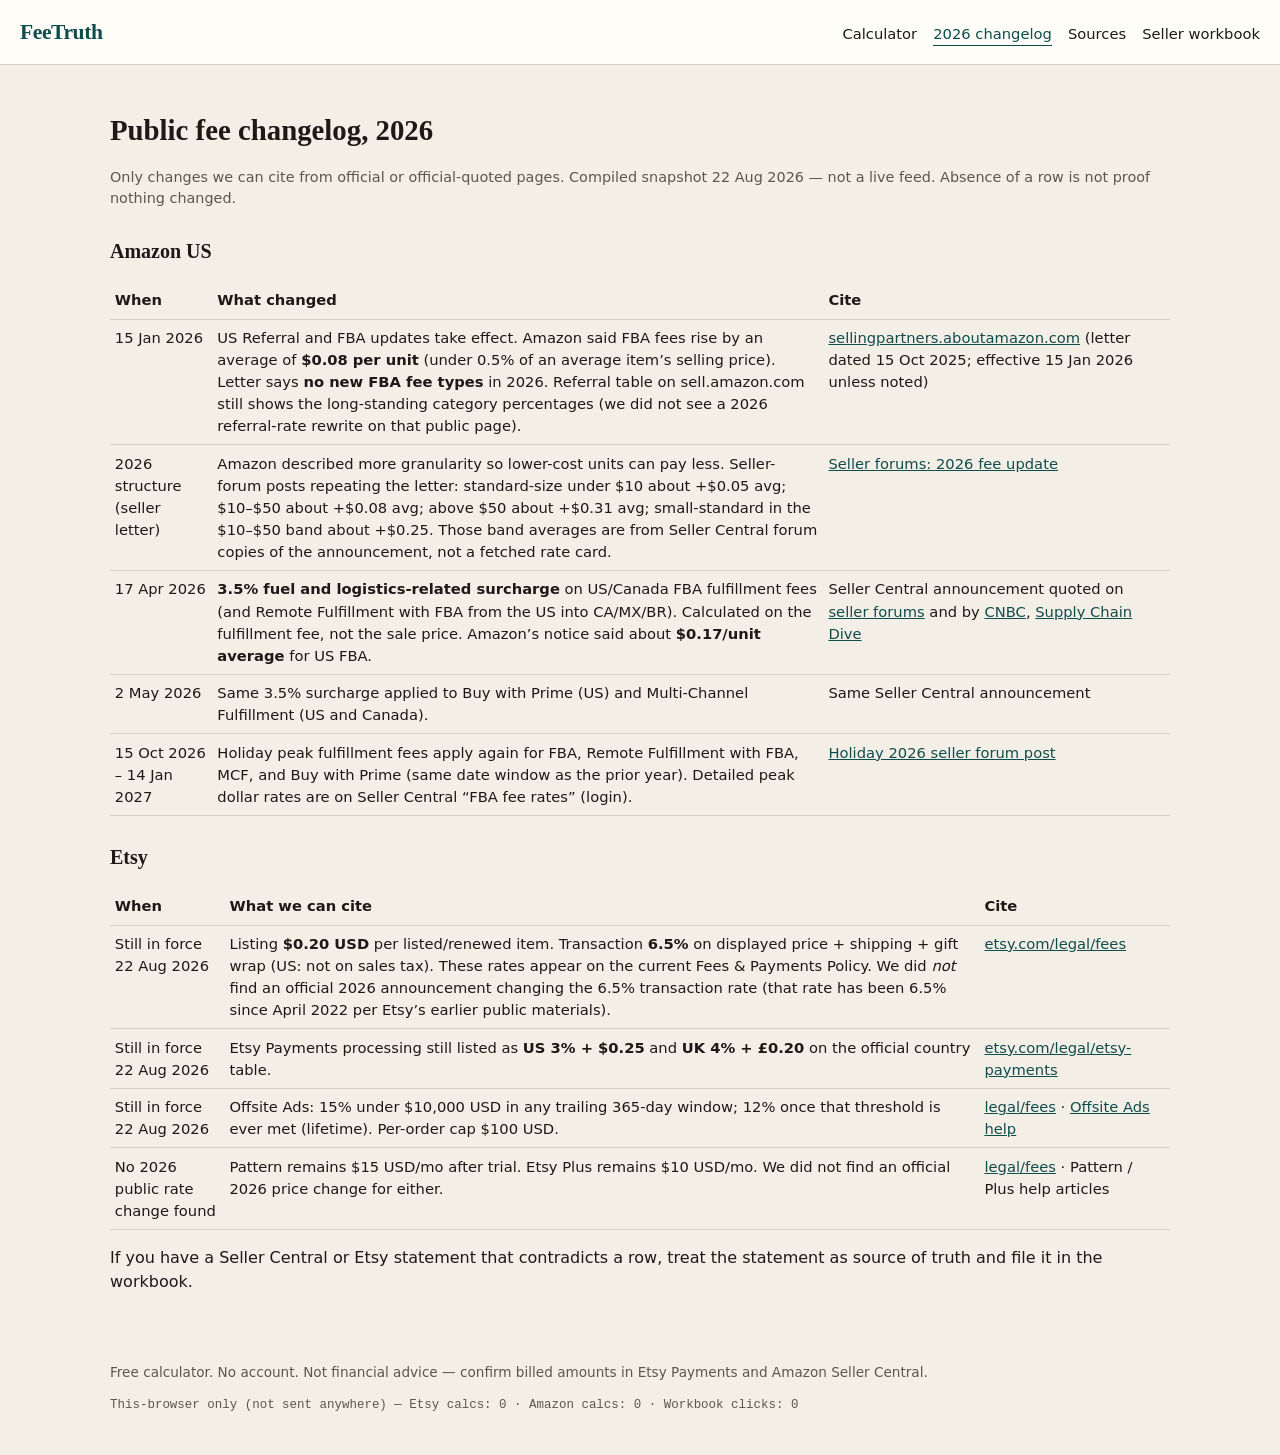
==== changelog.html @ ed7ce523 "Publish FeeTruth calculator" ====
<!DOCTYPE html>
<html lang="en">
<head>
  <meta charset="utf-8" />
  <meta name="viewport" content="width=device-width, initial-scale=1" />
  <title>FeeTruth — 2026 fee changelog</title>
  <link rel="stylesheet" href="css/style.css" />
</head>
<body>
  <header class="app">
    <h1><span>FeeTruth</span></h1>
    <nav>
      <a href="index.html">Calculator</a>
      <a href="changelog.html" aria-current="page">2026 changelog</a>
      <a href="sources.html">Sources</a>
      <a href="workbook.html">Seller workbook</a>
    </nav>
  </header>
  <article class="wrap">
    <h1>Public fee changelog, 2026</h1>
    <p class="meta">Only changes we can cite from official or official-quoted pages. Compiled snapshot 22 Aug 2026 — not a live feed. Absence of a row is not proof nothing changed.</p>

    <h2>Amazon US</h2>
    <table class="plain">
      <thead><tr><th>When</th><th>What changed</th><th>Cite</th></tr></thead>
      <tbody>
        <tr>
          <td>15 Jan 2026</td>
          <td>US Referral and FBA updates take effect. Amazon said FBA fees rise by an average of <strong>$0.08 per unit</strong> (under 0.5% of an average item’s selling price). Letter says <strong>no new FBA fee types</strong> in 2026. Referral table on sell.amazon.com still shows the long-standing category percentages (we did not see a 2026 referral-rate rewrite on that public page).</td>
          <td><a href="https://sellingpartners.aboutamazon.com/update-to-u-s-referral-and-fulfillment-by-amazon-fees-for-2026">sellingpartners.aboutamazon.com</a> (letter dated 15 Oct 2025; effective 15 Jan 2026 unless noted)</td>
        </tr>
        <tr>
          <td>2026 structure (seller letter)</td>
          <td>Amazon described more granularity so lower-cost units can pay less. Seller-forum posts repeating the letter: standard-size under $10 about +$0.05 avg; $10–$50 about +$0.08 avg; above $50 about +$0.31 avg; small-standard in the $10–$50 band about +$0.25. Those band averages are from Seller Central forum copies of the announcement, not a fetched rate card.</td>
          <td><a href="https://sellercentral.amazon.com/seller-forums/discussions/t/f3fa3211-820b-4e2e-a023-158a9cf55f99">Seller forums: 2026 fee update</a></td>
        </tr>
        <tr>
          <td>17 Apr 2026</td>
          <td><strong>3.5% fuel and logistics-related surcharge</strong> on US/Canada FBA fulfillment fees (and Remote Fulfillment with FBA from the US into CA/MX/BR). Calculated on the fulfillment fee, not the sale price. Amazon’s notice said about <strong>$0.17/unit average</strong> for US FBA.</td>
          <td>Seller Central announcement quoted on <a href="https://sellercentral.amazon.com/seller-forums/discussions/t/7cbc0233-ee5b-4359-978a-dee7cad5c6f4">seller forums</a> and by <a href="https://www.cnbc.com/2026/04/02/amazon-add-3point5percent-fuel-and-logistics-surcharge-for-sellers-amid-iran-war.html">CNBC</a>, <a href="https://www.supplychaindive.com/news/amazon-fba-2026-fuel-surcharge-increase/816462/">Supply Chain Dive</a></td>
        </tr>
        <tr>
          <td>2 May 2026</td>
          <td>Same 3.5% surcharge applied to Buy with Prime (US) and Multi-Channel Fulfillment (US and Canada).</td>
          <td>Same Seller Central announcement</td>
        </tr>
        <tr>
          <td>15 Oct 2026 – 14 Jan 2027</td>
          <td>Holiday peak fulfillment fees apply again for FBA, Remote Fulfillment with FBA, MCF, and Buy with Prime (same date window as the prior year). Detailed peak dollar rates are on Seller Central “FBA fee rates” (login).</td>
          <td><a href="https://sellercentral.amazon.com/seller-forums/discussions/t/3e31fbb7-04e4-873e-f74b1052e2ff">Holiday 2026 seller forum post</a></td>
        </tr>
      </tbody>
    </table>

    <h2>Etsy</h2>
    <table class="plain">
      <thead><tr><th>When</th><th>What we can cite</th><th>Cite</th></tr></thead>
      <tbody>
        <tr>
          <td>Still in force 22 Aug 2026</td>
          <td>Listing <strong>$0.20 USD</strong> per listed/renewed item. Transaction <strong>6.5%</strong> on displayed price + shipping + gift wrap (US: not on sales tax). These rates appear on the current Fees &amp; Payments Policy. We did <em>not</em> find an official 2026 announcement changing the 6.5% transaction rate (that rate has been 6.5% since April 2022 per Etsy’s earlier public materials).</td>
          <td><a href="https://www.etsy.com/legal/fees">etsy.com/legal/fees</a></td>
        </tr>
        <tr>
          <td>Still in force 22 Aug 2026</td>
          <td>Etsy Payments processing still listed as <strong>US 3% + $0.25</strong> and <strong>UK 4% + £0.20</strong> on the official country table.</td>
          <td><a href="https://www.etsy.com/legal/etsy-payments">etsy.com/legal/etsy-payments</a></td>
        </tr>
        <tr>
          <td>Still in force 22 Aug 2026</td>
          <td>Offsite Ads: 15% under $10,000 USD in any trailing 365-day window; 12% once that threshold is ever met (lifetime). Per-order cap $100 USD.</td>
          <td><a href="https://www.etsy.com/legal/fees">legal/fees</a> · <a href="https://help.etsy.com/hc/en-us/articles/360000338367-How-Etsy-s-Offsite-Ads-Work">Offsite Ads help</a></td>
        </tr>
        <tr>
          <td>No 2026 public rate change found</td>
          <td>Pattern remains $15 USD/mo after trial. Etsy Plus remains $10 USD/mo. We did not find an official 2026 price change for either.</td>
          <td><a href="https://www.etsy.com/legal/fees">legal/fees</a> · Pattern / Plus help articles</td>
        </tr>
      </tbody>
    </table>

    <p>If you have a Seller Central or Etsy statement that contradicts a row, treat the statement as source of truth and file it in the workbook.</p>
  </article>
  <footer>
    <p>Free calculator. No account. Not financial advice — confirm billed amounts in Etsy Payments and Amazon Seller Central.</p>
    <div class="analytics" id="analytics"></div>
  </footer>
  <script src="js/fees.js"></script>
  <script src="js/app.js"></script>
</body>
</html>
---- css/style.css ----
:root {
  --bg: #f4efe6;
  --paper: #fffdf8;
  --ink: #1c1916;
  --muted: #5c564e;
  --line: #d8d0c4;
  --accent: #0f4c4c;
  --accent-2: #c45c26;
  --ok: #1f6b3a;
  --warn: #8a5a12;
  --bad: #8b2e24;
  --chip: #ece6db;
  --mono: "IBM Plex Mono", ui-monospace, SFMono-Regular, Menlo, monospace;
  --sans: "Source Serif 4", "Iowan Old Style", Georgia, serif;
  --ui: "IBM Plex Sans", ui-sans-serif, system-ui, sans-serif;
}
* { box-sizing: border-box; }
html, body { margin: 0; padding: 0; background: var(--bg); color: var(--ink); }
body { font-family: var(--ui); line-height: 1.5; min-height: 100vh; }
a { color: var(--accent); }
header.app {
  border-bottom: 1px solid var(--line);
  background: var(--paper);
  padding: 1rem 1.25rem;
  display: flex; flex-wrap: wrap; gap: 0.75rem 1.5rem;
  align-items: baseline; justify-content: space-between;
}
header.app h1 {
  font-family: var(--sans); font-weight: 600; font-size: 1.35rem;
  margin: 0; letter-spacing: -0.02em;
}
header.app h1 span { color: var(--accent); font-weight: 700; }
nav { display: flex; gap: 1rem; flex-wrap: wrap; font-size: 0.92rem; }
nav a { text-decoration: none; color: var(--ink); border-bottom: 1px solid transparent; }
nav a:hover, nav a[aria-current="page"] { border-bottom-color: var(--accent); color: var(--accent); }
.wrap { max-width: 1100px; margin: 0 auto; padding: 1.25rem; }
.lede { font-family: var(--sans); font-size: 1.15rem; max-width: 42rem; color: var(--muted); }
.banner {
  background: #fff6e8; border: 1px solid #e6d2a8; padding: 0.75rem 1rem;
  border-radius: 6px; font-size: 0.92rem; margin: 1rem 0 1.25rem;
}
.tabs { display: flex; gap: 0.4rem; margin: 1rem 0; flex-wrap: wrap; }
.tabs button {
  font: inherit; border: 1px solid var(--line); background: var(--paper);
  padding: 0.45rem 0.8rem; border-radius: 999px; cursor: pointer;
}
.tabs button[aria-selected="true"] { background: var(--accent); color: #fff; border-color: var(--accent); }
.grid { display: grid; grid-template-columns: 1fr 1fr; gap: 1.25rem; }
@media (max-width: 840px) { .grid { grid-template-columns: 1fr; } }
.card {
  background: var(--paper); border: 1px solid var(--line); border-radius: 10px;
  padding: 1rem 1.1rem;
}
.card h2 { font-family: var(--sans); font-size: 1.2rem; margin: 0 0 0.75rem; }
label.f { display: block; font-size: 0.82rem; color: var(--muted); margin: 0.55rem 0 0.2rem; }
input[type="number"], input[type="text"], select {
  width: 100%; padding: 0.45rem 0.55rem; border: 1px solid var(--line);
  border-radius: 6px; font: inherit; background: #fff;
}
.row2 { display: grid; grid-template-columns: 1fr 1fr; gap: 0.6rem; }
.checks { display: flex; flex-direction: column; gap: 0.35rem; margin-top: 0.7rem; font-size: 0.92rem; }
.checks label { display: flex; gap: 0.45rem; align-items: flex-start; }
.out-table { width: 100%; border-collapse: collapse; font-size: 0.92rem; }
.out-table th, .out-table td { text-align: left; padding: 0.4rem 0.25rem; border-bottom: 1px solid var(--line); vertical-align: top; }
.out-table td.amt, .out-table th.amt { text-align: right; font-family: var(--mono); font-size: 0.86rem; }
.totals { margin-top: 0.9rem; display: grid; gap: 0.25rem; }
.totals div { display: flex; justify-content: space-between; font-family: var(--mono); font-size: 0.92rem; }
.totals .big { font-size: 1.15rem; font-weight: 650; margin-top: 0.35rem; }
.chip {
  display: inline-block; font-size: 0.7rem; letter-spacing: 0.04em; text-transform: uppercase;
  background: var(--chip); padding: 0.12rem 0.4rem; border-radius: 4px; margin-right: 0.25rem;
  font-family: var(--ui);
}
.chip.verified { background: #dcefe3; color: var(--ok); }
.chip.estimate { background: #f3e6c8; color: var(--warn); }
.chip.override { background: #d7e8ea; color: var(--accent); }
.chip.off { background: #eeeae3; color: #888; }
.chip.input { background: #e8e4f2; color: #3d3560; }
.note { color: var(--muted); font-size: 0.8rem; }
.solve { display: grid; grid-template-columns: 1fr 1fr; gap: 0.75rem; margin-top: 1rem; }
.solve .box { background: #f7f3eb; border-radius: 8px; padding: 0.7rem 0.8rem; }
.solve strong { display: block; font-family: var(--mono); font-size: 1.05rem; }
footer {
  margin: 2rem 1.25rem 2.5rem; color: var(--muted); font-size: 0.85rem;
  max-width: 1100px; margin-left: auto; margin-right: auto; padding: 0 1.25rem;
}
.analytics { font-family: var(--mono); font-size: 0.78rem; color: var(--muted); }
article h1 { font-family: var(--sans); font-size: 1.8rem; margin-bottom: 0.3rem; }
article h2 { font-family: var(--sans); font-size: 1.25rem; margin-top: 1.6rem; }
article time, .meta { color: var(--muted); font-size: 0.9rem; }
table.plain { width: 100%; border-collapse: collapse; font-size: 0.92rem; }
table.plain th, table.plain td { border-bottom: 1px solid var(--line); text-align: left; padding: 0.45rem 0.3rem; vertical-align: top; }
code { font-family: var(--mono); font-size: 0.86em; }
button[type="submit"], .btn {
  font: inherit; background: var(--accent); color: #fff; border: 0;
  padding: 0.55rem 0.95rem; border-radius: 7px; cursor: pointer;
}
button[type="submit"]:hover, .btn:hover { filter: brightness(1.08); }
.btn.ghost { background: transparent; color: var(--accent); border: 1px solid var(--accent); }

.trust {
  font-family: var(--ui); font-size: 0.92rem; letter-spacing: 0.01em;
  color: var(--accent); font-weight: 550; margin: -0.35rem 0 0.85rem;
}
tr.row-verified td.amt { font-weight: 500; font-style: normal; color: var(--ink); }
tr.row-estimate td.amt {
  font-weight: 400; font-style: italic; color: var(--warn);
}
tr.row-override td.amt { font-weight: 500; font-style: italic; color: var(--accent); }
tr.row-input td.amt, tr.row-off td.amt { font-weight: 400; color: var(--muted); }
.est-subtotal, .totals .est-subtotal {
  background: #f7f1e4; color: var(--warn); font-style: italic; font-weight: 400;
  padding: 0.35rem 0.4rem; border-radius: 6px;
}
.est-subtotal span:last-child { font-weight: 400; }
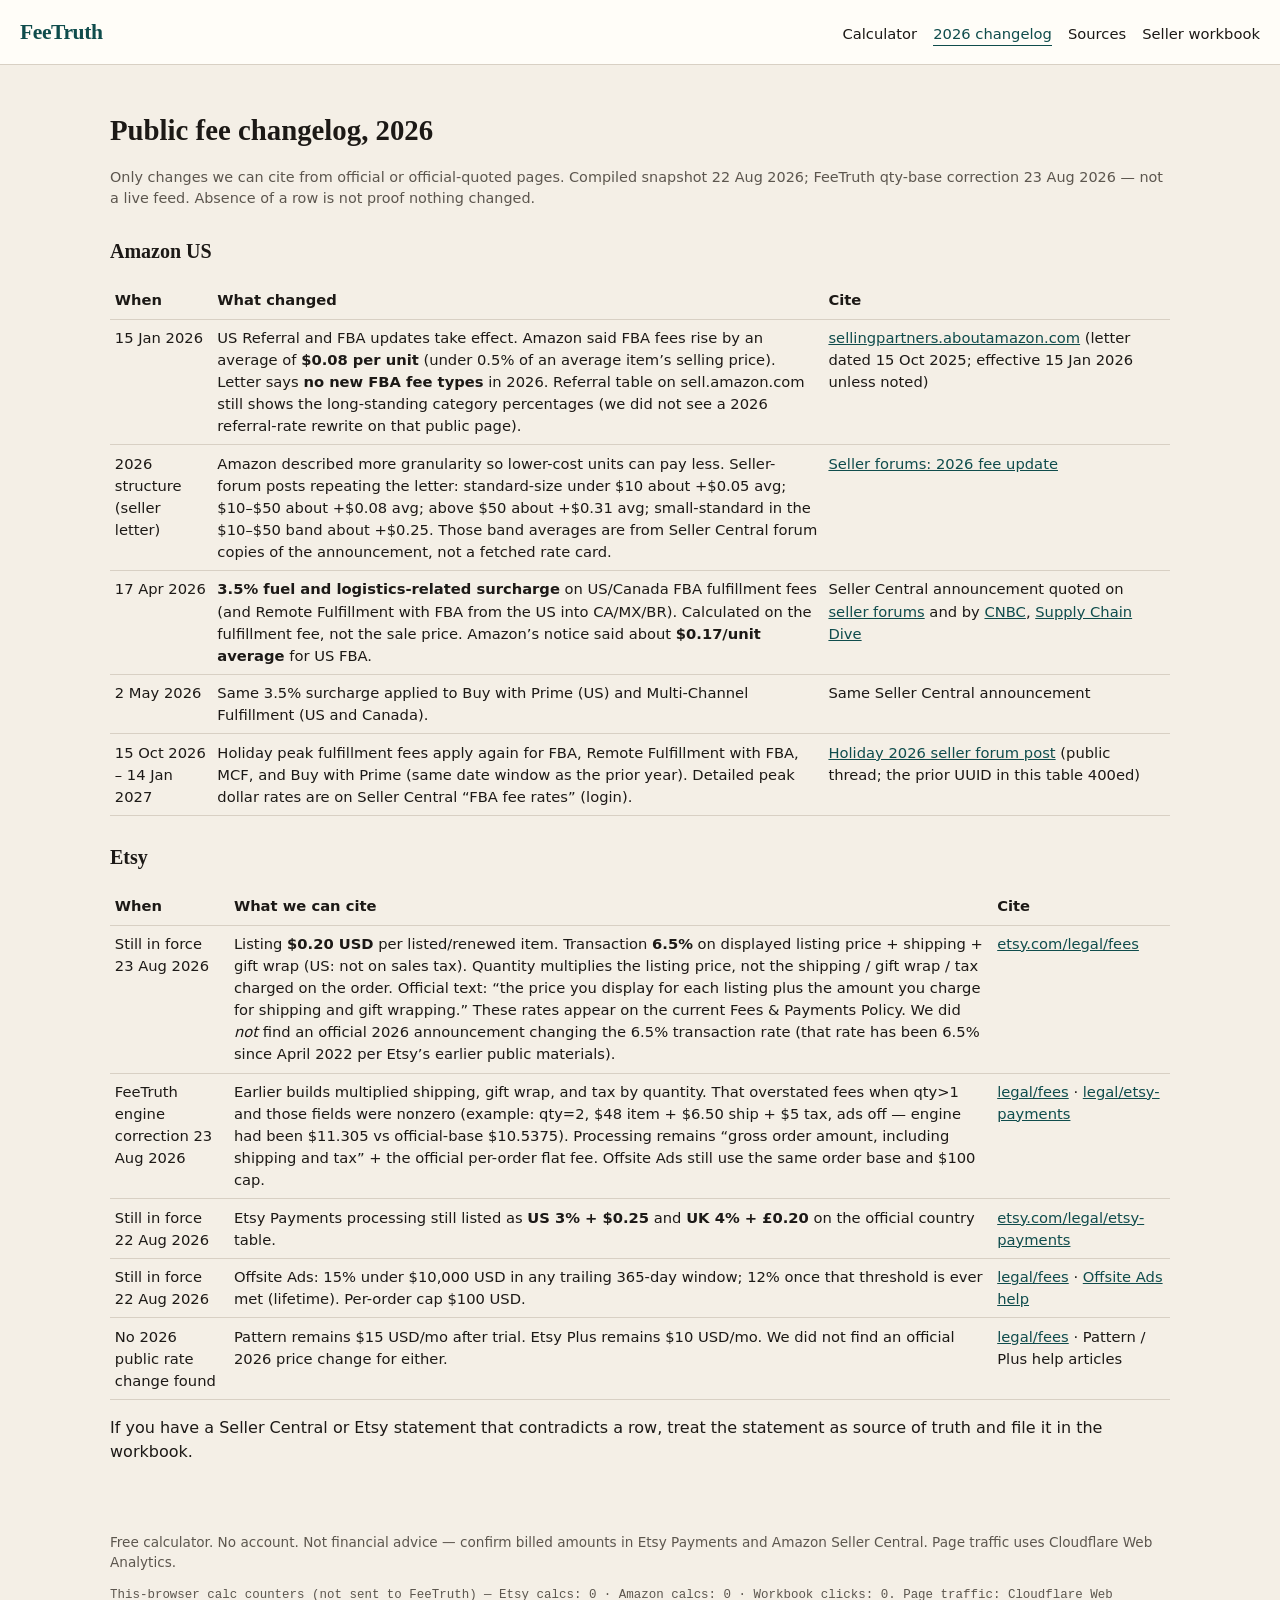
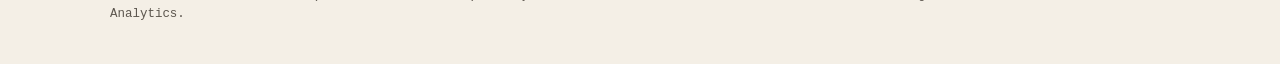
==== commit b3f954fc: "Fix Etsy qty>1 fee base: shipping, gift wrap, and tax are order-level Etsy's Fees & Payments Policy " ====
--- a/changelog.html
+++ b/changelog.html
@@ -18,7 +18,7 @@
   </header>
   <article class="wrap">
     <h1>Public fee changelog, 2026</h1>
-    <p class="meta">Only changes we can cite from official or official-quoted pages. Compiled snapshot 22 Aug 2026 — not a live feed. Absence of a row is not proof nothing changed.</p>
+    <p class="meta">Only changes we can cite from official or official-quoted pages. Compiled snapshot 22 Aug 2026; FeeTruth qty-base correction 23 Aug 2026 — not a live feed. Absence of a row is not proof nothing changed.</p>
 
     <h2>Amazon US</h2>
     <table class="plain">
@@ -47,7 +47,7 @@
         <tr>
           <td>15 Oct 2026 – 14 Jan 2027</td>
           <td>Holiday peak fulfillment fees apply again for FBA, Remote Fulfillment with FBA, MCF, and Buy with Prime (same date window as the prior year). Detailed peak dollar rates are on Seller Central “FBA fee rates” (login).</td>
-          <td><a href="https://sellercentral.amazon.com/seller-forums/discussions/t/3e31fbb7-04e4-873e-f74b1052e2ff">Holiday 2026 seller forum post</a></td>
+          <td><a href="https://sellercentral.amazon.com/seller-forums/discussions/t/3e31fbb7-04e0-4ed4-873e-f74b1052e2ff">Holiday 2026 seller forum post</a> (public thread; the prior UUID in this table 400ed)</td>
         </tr>
       </tbody>
     </table>
@@ -57,9 +57,14 @@
       <thead><tr><th>When</th><th>What we can cite</th><th>Cite</th></tr></thead>
       <tbody>
         <tr>
-          <td>Still in force 22 Aug 2026</td>
-          <td>Listing <strong>$0.20 USD</strong> per listed/renewed item. Transaction <strong>6.5%</strong> on displayed price + shipping + gift wrap (US: not on sales tax). These rates appear on the current Fees &amp; Payments Policy. We did <em>not</em> find an official 2026 announcement changing the 6.5% transaction rate (that rate has been 6.5% since April 2022 per Etsy’s earlier public materials).</td>
+          <td>Still in force 23 Aug 2026</td>
+          <td>Listing <strong>$0.20 USD</strong> per listed/renewed item. Transaction <strong>6.5%</strong> on displayed listing price + shipping + gift wrap (US: not on sales tax). Quantity multiplies the listing price, not the shipping / gift wrap / tax charged on the order. Official text: “the price you display for each listing plus the amount you charge for shipping and gift wrapping.” These rates appear on the current Fees &amp; Payments Policy. We did <em>not</em> find an official 2026 announcement changing the 6.5% transaction rate (that rate has been 6.5% since April 2022 per Etsy’s earlier public materials).</td>
           <td><a href="https://www.etsy.com/legal/fees">etsy.com/legal/fees</a></td>
+        </tr>
+        <tr>
+          <td>FeeTruth engine correction 23 Aug 2026</td>
+          <td>Earlier builds multiplied shipping, gift wrap, and tax by quantity. That overstated fees when qty&gt;1 and those fields were nonzero (example: qty=2, $48 item + $6.50 ship + $5 tax, ads off — engine had been $11.305 vs official-base $10.5375). Processing remains “gross order amount, including shipping and tax” + the official per-order flat fee. Offsite Ads still use the same order base and $100 cap.</td>
+          <td><a href="https://www.etsy.com/legal/fees">legal/fees</a> · <a href="https://www.etsy.com/legal/etsy-payments">legal/etsy-payments</a></td>
         </tr>
         <tr>
           <td>Still in force 22 Aug 2026</td>
@@ -82,10 +87,11 @@
     <p>If you have a Seller Central or Etsy statement that contradicts a row, treat the statement as source of truth and file it in the workbook.</p>
   </article>
   <footer>
-    <p>Free calculator. No account. Not financial advice — confirm billed amounts in Etsy Payments and Amazon Seller Central.</p>
+    <p>Free calculator. No account. Not financial advice — confirm billed amounts in Etsy Payments and Amazon Seller Central. Page traffic uses Cloudflare Web Analytics.</p>
     <div class="analytics" id="analytics"></div>
   </footer>
   <script src="js/fees.js"></script>
   <script src="js/app.js"></script>
+<!-- Cloudflare Web Analytics --><script type='module' src='https://static.cloudflareinsights.com/beacon.min.js' data-cf-beacon='{"token": "185a204e92a94cebb95cacd619e0b6a8"}'></script><!-- End Cloudflare Web Analytics -->
 </body>
 </html>
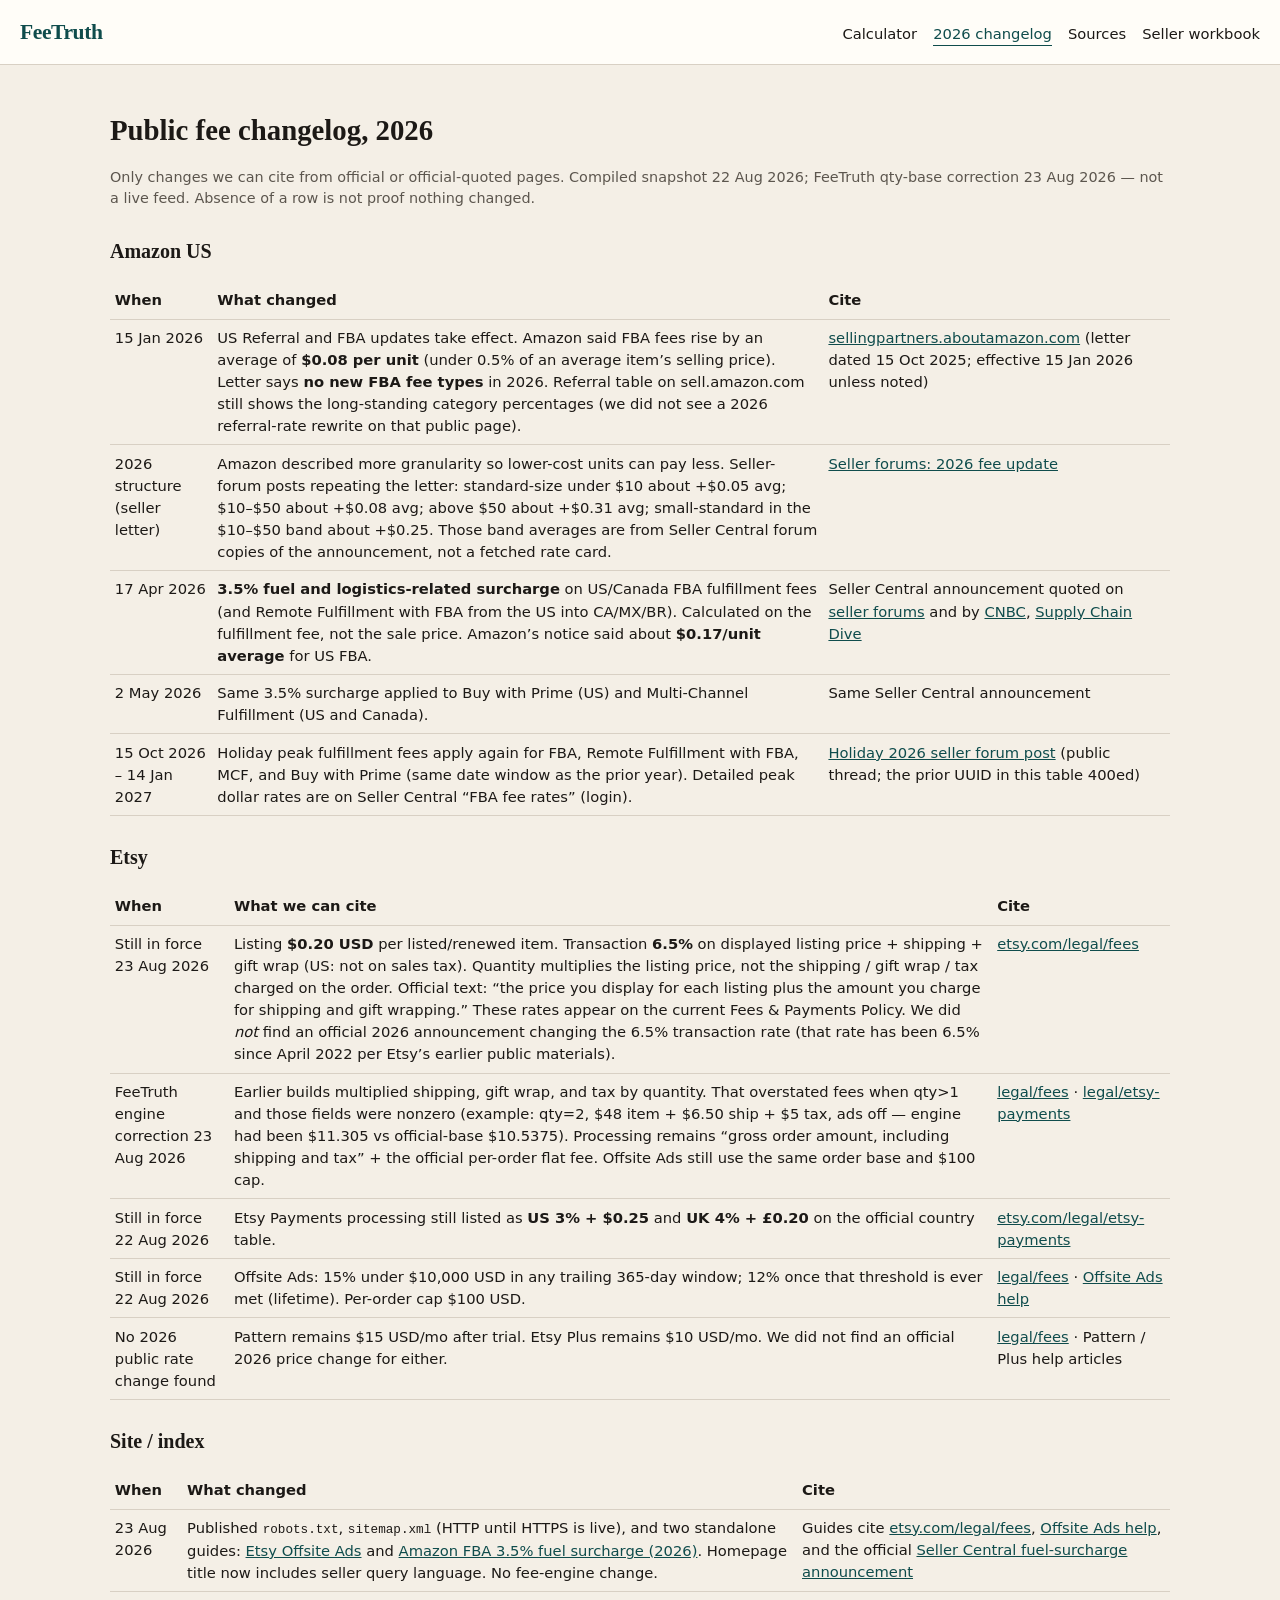
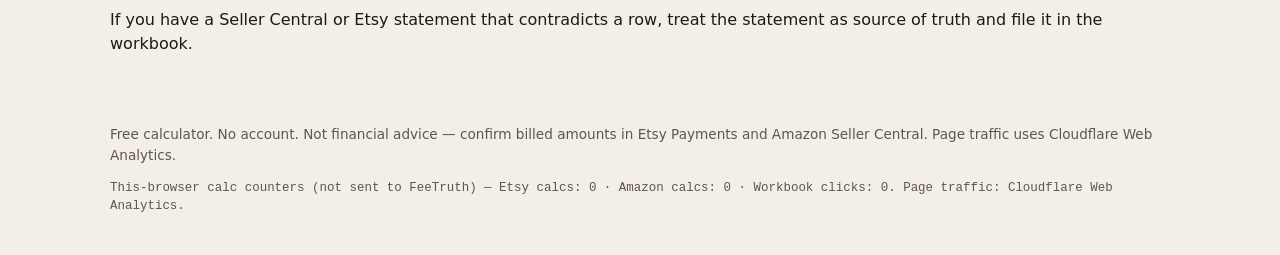
==== commit 13a69684: "Add robots.txt, sitemap, and two official-cite seller guides Publish GitHub Pages robots.txt and sit" ====
--- a/changelog.html
+++ b/changelog.html
@@ -84,6 +84,18 @@
       </tbody>
     </table>
 
+    <h2>Site / index</h2>
+    <table class="plain">
+      <thead><tr><th>When</th><th>What changed</th><th>Cite</th></tr></thead>
+      <tbody>
+        <tr>
+          <td>23 Aug 2026</td>
+          <td>Published <code>robots.txt</code>, <code>sitemap.xml</code> (HTTP until HTTPS is live), and two standalone guides: <a href="guides/etsy-offsite-ads.html">Etsy Offsite Ads</a> and <a href="guides/amazon-fba-fuel-surcharge-2026.html">Amazon FBA 3.5% fuel surcharge (2026)</a>. Homepage title now includes seller query language. No fee-engine change.</td>
+          <td>Guides cite <a href="https://www.etsy.com/legal/fees">etsy.com/legal/fees</a>, <a href="https://help.etsy.com/hc/en-us/articles/360000338367-How-Etsy-s-Offsite-Ads-Work">Offsite Ads help</a>, and the official <a href="https://sellercentral.amazon.com/seller-forums/discussions/t/7cbc0233-ee5b-4359-978a-dee7cad5c6f4">Seller Central fuel-surcharge announcement</a></td>
+        </tr>
+      </tbody>
+    </table>
+
     <p>If you have a Seller Central or Etsy statement that contradicts a row, treat the statement as source of truth and file it in the workbook.</p>
   </article>
   <footer>
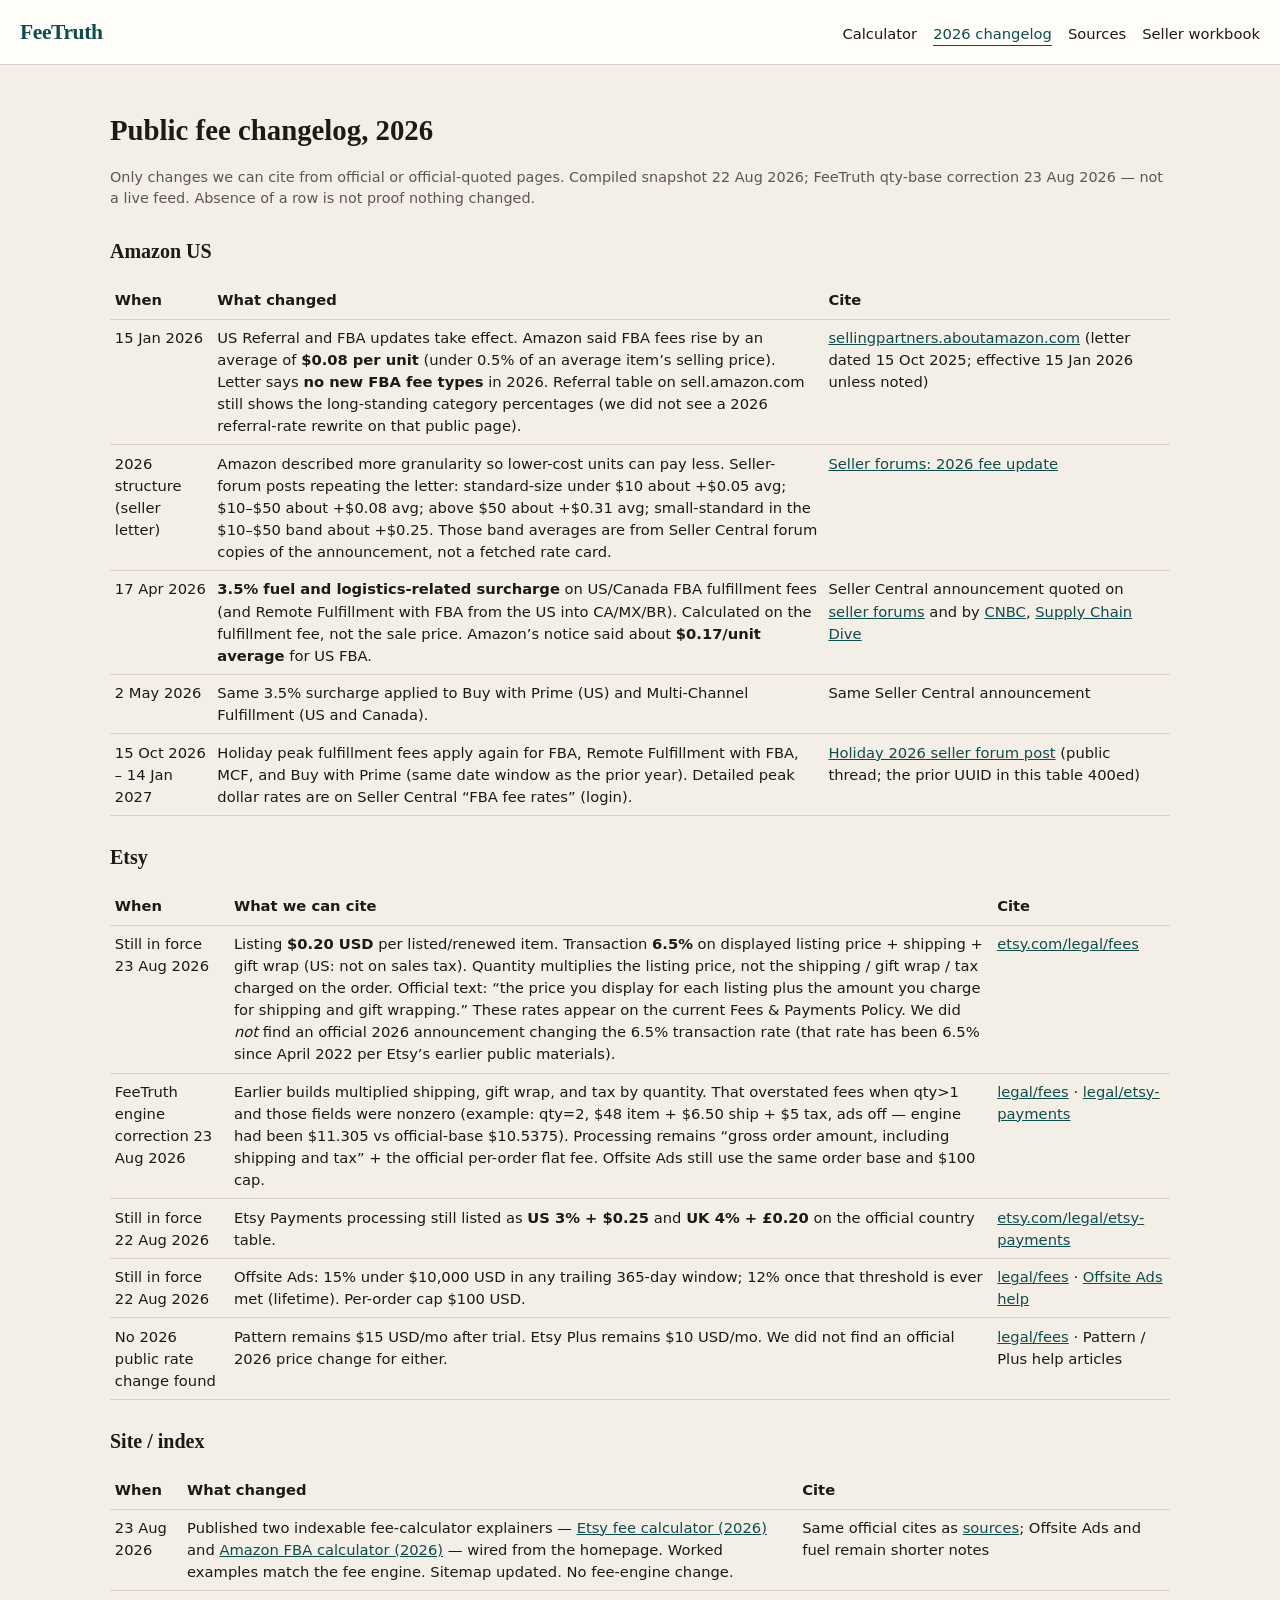
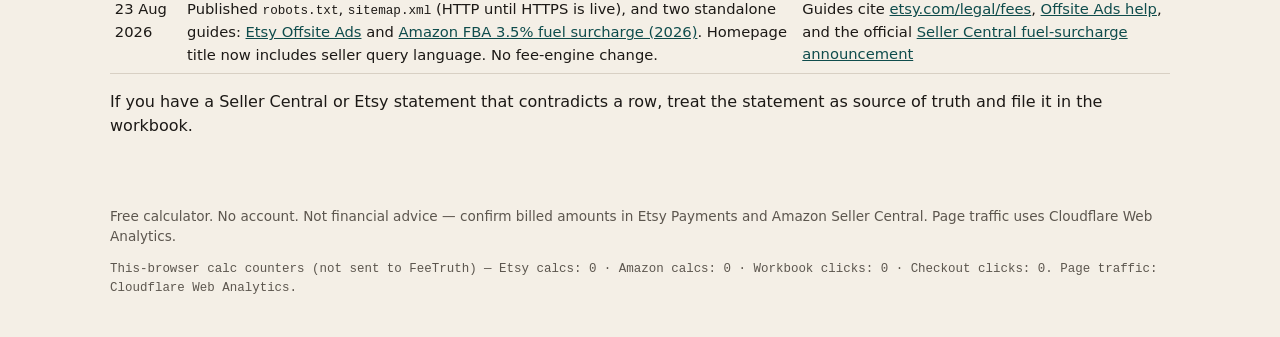
==== commit 0a1d77de: "Add indexable Etsy and Amazon FBA fee explainers Two official-cite pages target existing demand (ets" ====
--- a/changelog.html
+++ b/changelog.html
@@ -90,6 +90,11 @@
       <tbody>
         <tr>
           <td>23 Aug 2026</td>
+          <td>Published two indexable fee-calculator explainers — <a href="guides/etsy-fee-calculator.html">Etsy fee calculator (2026)</a> and <a href="guides/amazon-fba-calculator.html">Amazon FBA calculator (2026)</a> — wired from the homepage. Worked examples match the fee engine. Sitemap updated. No fee-engine change.</td>
+          <td>Same official cites as <a href="sources.html">sources</a>; Offsite Ads and fuel remain shorter notes</td>
+        </tr>
+        <tr>
+          <td>23 Aug 2026</td>
           <td>Published <code>robots.txt</code>, <code>sitemap.xml</code> (HTTP until HTTPS is live), and two standalone guides: <a href="guides/etsy-offsite-ads.html">Etsy Offsite Ads</a> and <a href="guides/amazon-fba-fuel-surcharge-2026.html">Amazon FBA 3.5% fuel surcharge (2026)</a>. Homepage title now includes seller query language. No fee-engine change.</td>
           <td>Guides cite <a href="https://www.etsy.com/legal/fees">etsy.com/legal/fees</a>, <a href="https://help.etsy.com/hc/en-us/articles/360000338367-How-Etsy-s-Offsite-Ads-Work">Offsite Ads help</a>, and the official <a href="https://sellercentral.amazon.com/seller-forums/discussions/t/7cbc0233-ee5b-4359-978a-dee7cad5c6f4">Seller Central fuel-surcharge announcement</a></td>
         </tr>
--- a/css/style.css
+++ b/css/style.css
@@ -87,6 +87,7 @@
 .analytics { font-family: var(--mono); font-size: 0.78rem; color: var(--muted); }
 article h1 { font-family: var(--sans); font-size: 1.8rem; margin-bottom: 0.3rem; }
 article h2 { font-family: var(--sans); font-size: 1.25rem; margin-top: 1.6rem; }
+article h3 { font-family: var(--sans); font-size: 1.05rem; margin-top: 1.15rem; }
 article time, .meta { color: var(--muted); font-size: 0.9rem; }
 table.plain { width: 100%; border-collapse: collapse; font-size: 0.92rem; }
 table.plain th, table.plain td { border-bottom: 1px solid var(--line); text-align: left; padding: 0.45rem 0.3rem; vertical-align: top; }
@@ -97,6 +98,26 @@
 }
 button[type="submit"]:hover, .btn:hover { filter: brightness(1.08); }
 .btn.ghost { background: transparent; color: var(--accent); border: 1px solid var(--accent); }
+.cta {
+  background: var(--paper);
+  border: 1px solid var(--line);
+  border-left: 4px solid var(--accent-2);
+  border-radius: 10px;
+  padding: 1rem 1.1rem;
+  margin: 1rem 0 1.25rem;
+}
+.cta h2 {
+  font-family: var(--sans); font-size: 1.15rem; margin: 0 0 0.4rem;
+}
+.cta p { margin: 0 0 0.75rem; color: var(--muted); font-size: 0.95rem; max-width: 42rem; }
+.cta p:last-child { margin-bottom: 0; }
+.cta-inline {
+  margin-top: 1rem;
+  padding-top: 0.8rem;
+  border-top: 1px dashed var(--line);
+  color: var(--muted);
+  font-size: 0.92rem;
+}
 
 .trust {
   font-family: var(--ui); font-size: 0.92rem; letter-spacing: 0.01em;
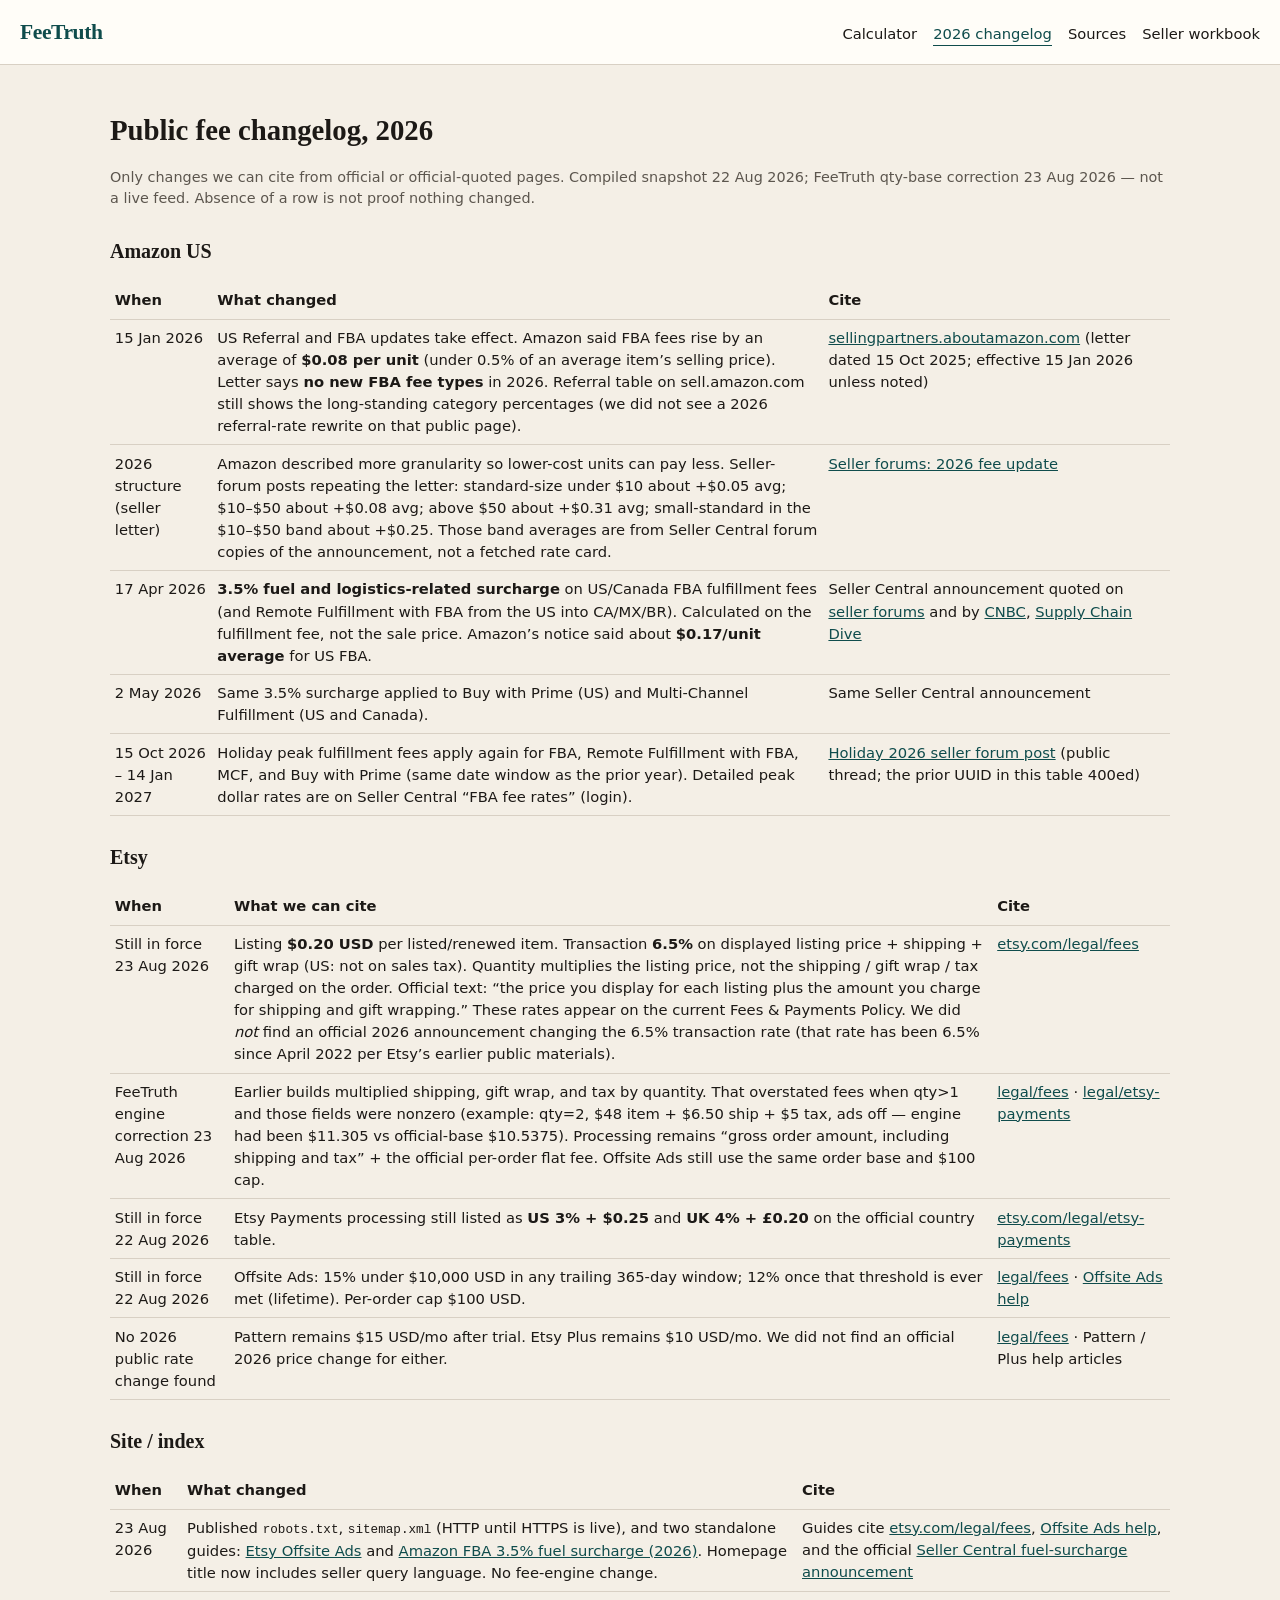
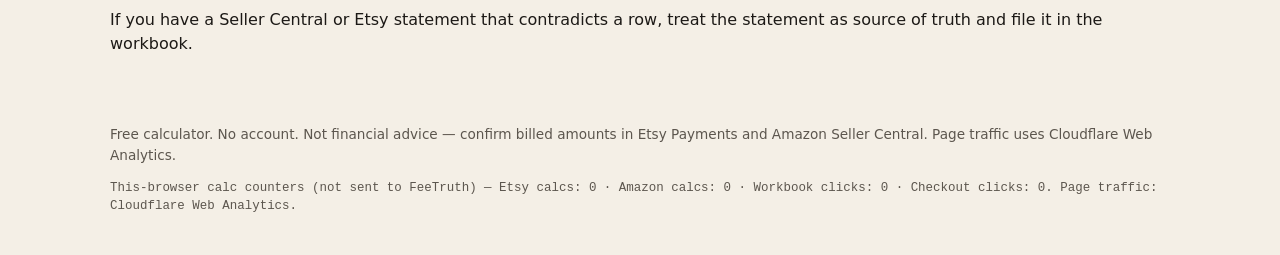
==== commit 5a1db5d5: "Add Google Search Console verification meta Official HTML tag for tryfeetruth.com so Hunter can veri" ====
--- a/changelog.html
+++ b/changelog.html
@@ -2,6 +2,7 @@
 <html lang="en">
 <head>
   <meta charset="utf-8" />
+  <meta name="google-site-verification" content="FA61oJtBHolei19M53Q5c3lcyUGa_Wp4abpnqE888b4" />
   <meta name="viewport" content="width=device-width, initial-scale=1" />
   <title>FeeTruth — 2026 fee changelog</title>
   <link rel="stylesheet" href="css/style.css" />
@@ -90,11 +91,6 @@
       <tbody>
         <tr>
           <td>23 Aug 2026</td>
-          <td>Published two indexable fee-calculator explainers — <a href="guides/etsy-fee-calculator.html">Etsy fee calculator (2026)</a> and <a href="guides/amazon-fba-calculator.html">Amazon FBA calculator (2026)</a> — wired from the homepage. Worked examples match the fee engine. Sitemap updated. No fee-engine change.</td>
-          <td>Same official cites as <a href="sources.html">sources</a>; Offsite Ads and fuel remain shorter notes</td>
-        </tr>
-        <tr>
-          <td>23 Aug 2026</td>
           <td>Published <code>robots.txt</code>, <code>sitemap.xml</code> (HTTP until HTTPS is live), and two standalone guides: <a href="guides/etsy-offsite-ads.html">Etsy Offsite Ads</a> and <a href="guides/amazon-fba-fuel-surcharge-2026.html">Amazon FBA 3.5% fuel surcharge (2026)</a>. Homepage title now includes seller query language. No fee-engine change.</td>
           <td>Guides cite <a href="https://www.etsy.com/legal/fees">etsy.com/legal/fees</a>, <a href="https://help.etsy.com/hc/en-us/articles/360000338367-How-Etsy-s-Offsite-Ads-Work">Offsite Ads help</a>, and the official <a href="https://sellercentral.amazon.com/seller-forums/discussions/t/7cbc0233-ee5b-4359-978a-dee7cad5c6f4">Seller Central fuel-surcharge announcement</a></td>
         </tr>
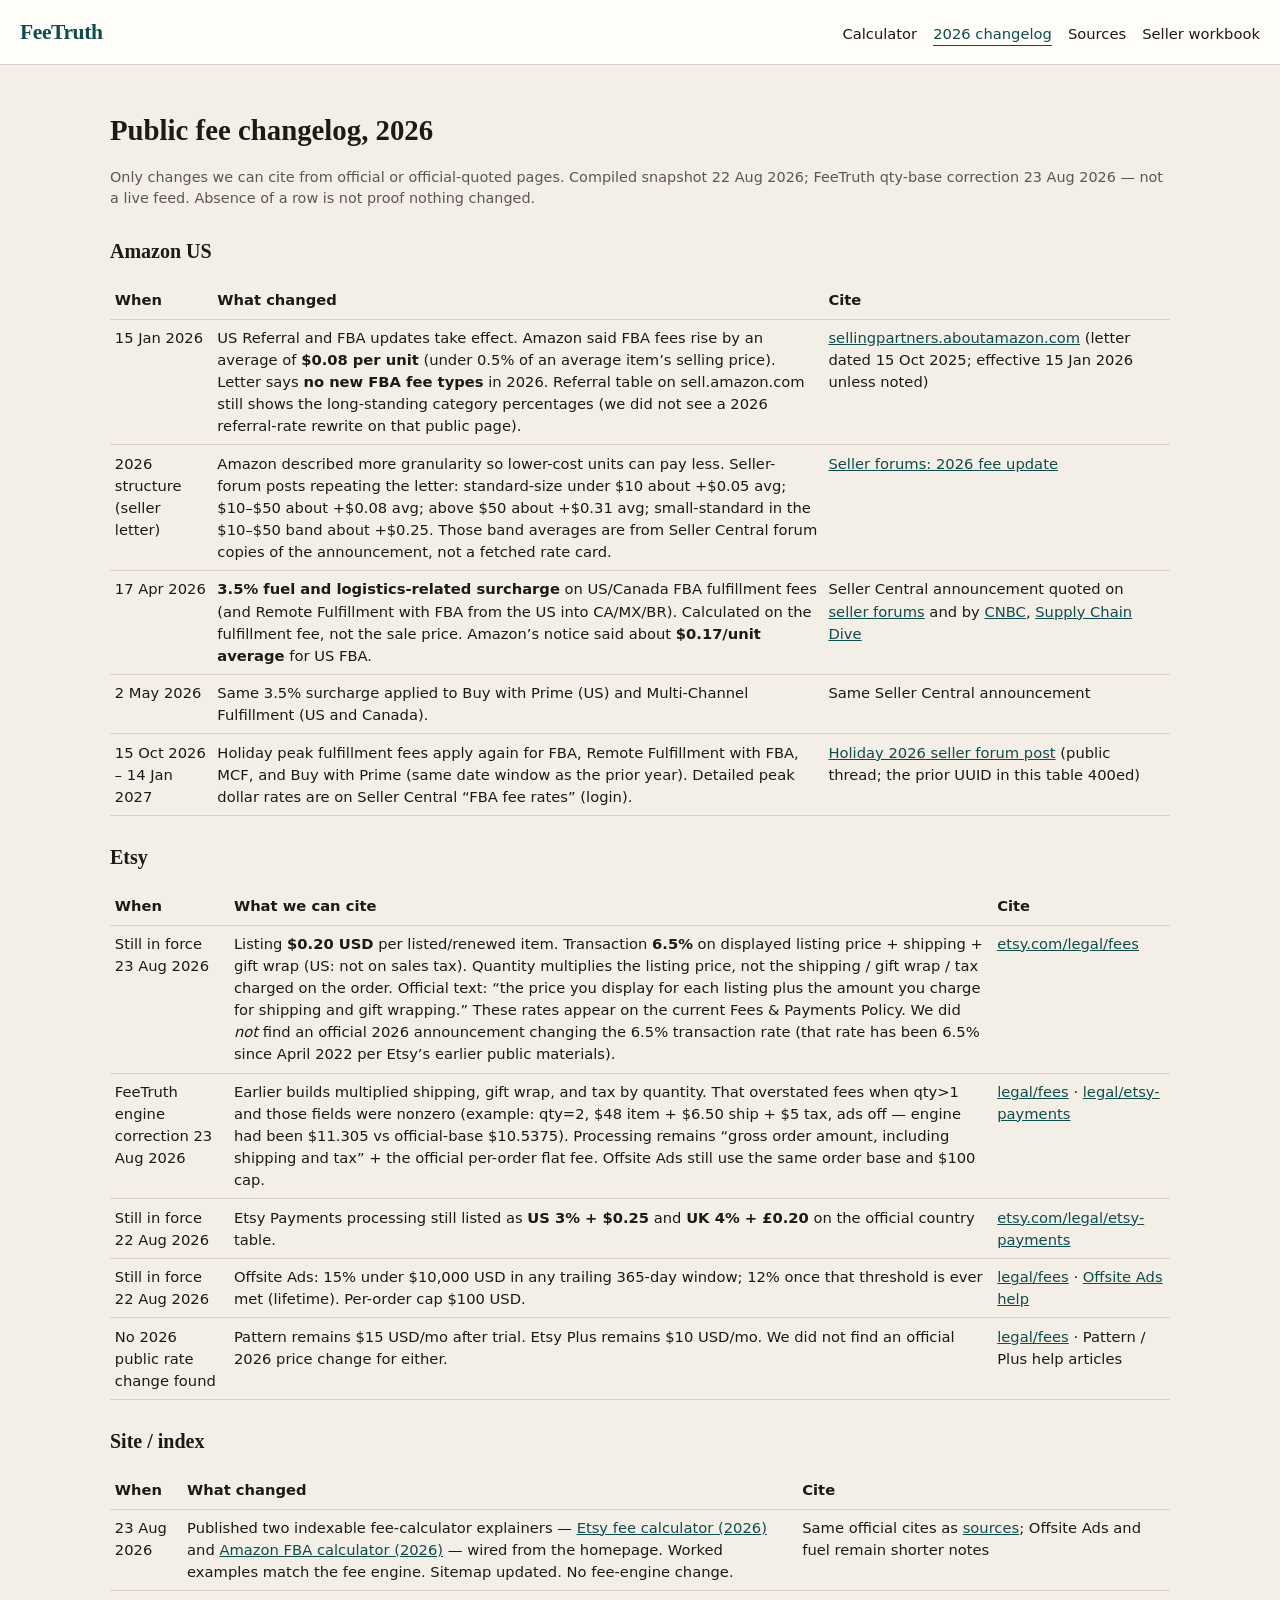
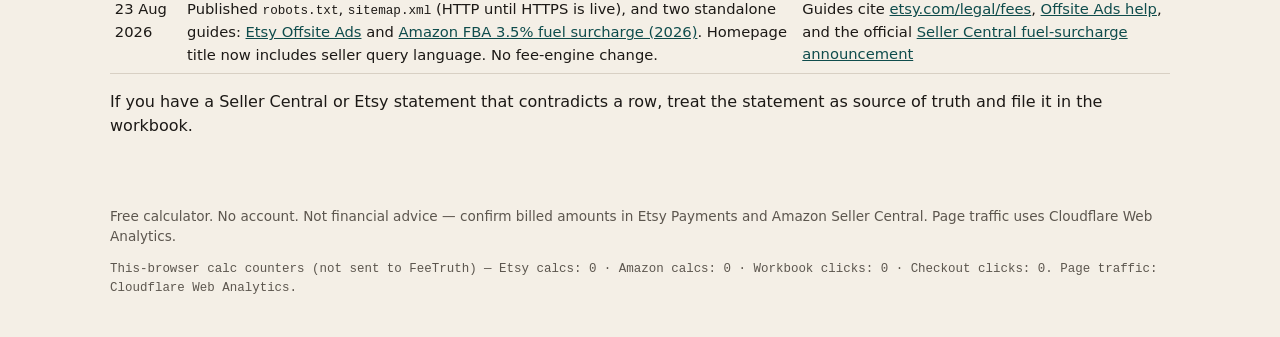
==== commit 83176c7f: "Merge pull request #4 from OrionZeroG/cursor/indexable-fee-explainers-d209 Add indexable Etsy and Am" ====
--- a/changelog.html
+++ b/changelog.html
@@ -91,6 +91,11 @@
       <tbody>
         <tr>
           <td>23 Aug 2026</td>
+          <td>Published two indexable fee-calculator explainers — <a href="guides/etsy-fee-calculator.html">Etsy fee calculator (2026)</a> and <a href="guides/amazon-fba-calculator.html">Amazon FBA calculator (2026)</a> — wired from the homepage. Worked examples match the fee engine. Sitemap updated. No fee-engine change.</td>
+          <td>Same official cites as <a href="sources.html">sources</a>; Offsite Ads and fuel remain shorter notes</td>
+        </tr>
+        <tr>
+          <td>23 Aug 2026</td>
           <td>Published <code>robots.txt</code>, <code>sitemap.xml</code> (HTTP until HTTPS is live), and two standalone guides: <a href="guides/etsy-offsite-ads.html">Etsy Offsite Ads</a> and <a href="guides/amazon-fba-fuel-surcharge-2026.html">Amazon FBA 3.5% fuel surcharge (2026)</a>. Homepage title now includes seller query language. No fee-engine change.</td>
           <td>Guides cite <a href="https://www.etsy.com/legal/fees">etsy.com/legal/fees</a>, <a href="https://help.etsy.com/hc/en-us/articles/360000338367-How-Etsy-s-Offsite-Ads-Work">Offsite Ads help</a>, and the official <a href="https://sellercentral.amazon.com/seller-forums/discussions/t/7cbc0233-ee5b-4359-978a-dee7cad5c6f4">Seller Central fuel-surcharge announcement</a></td>
         </tr>
